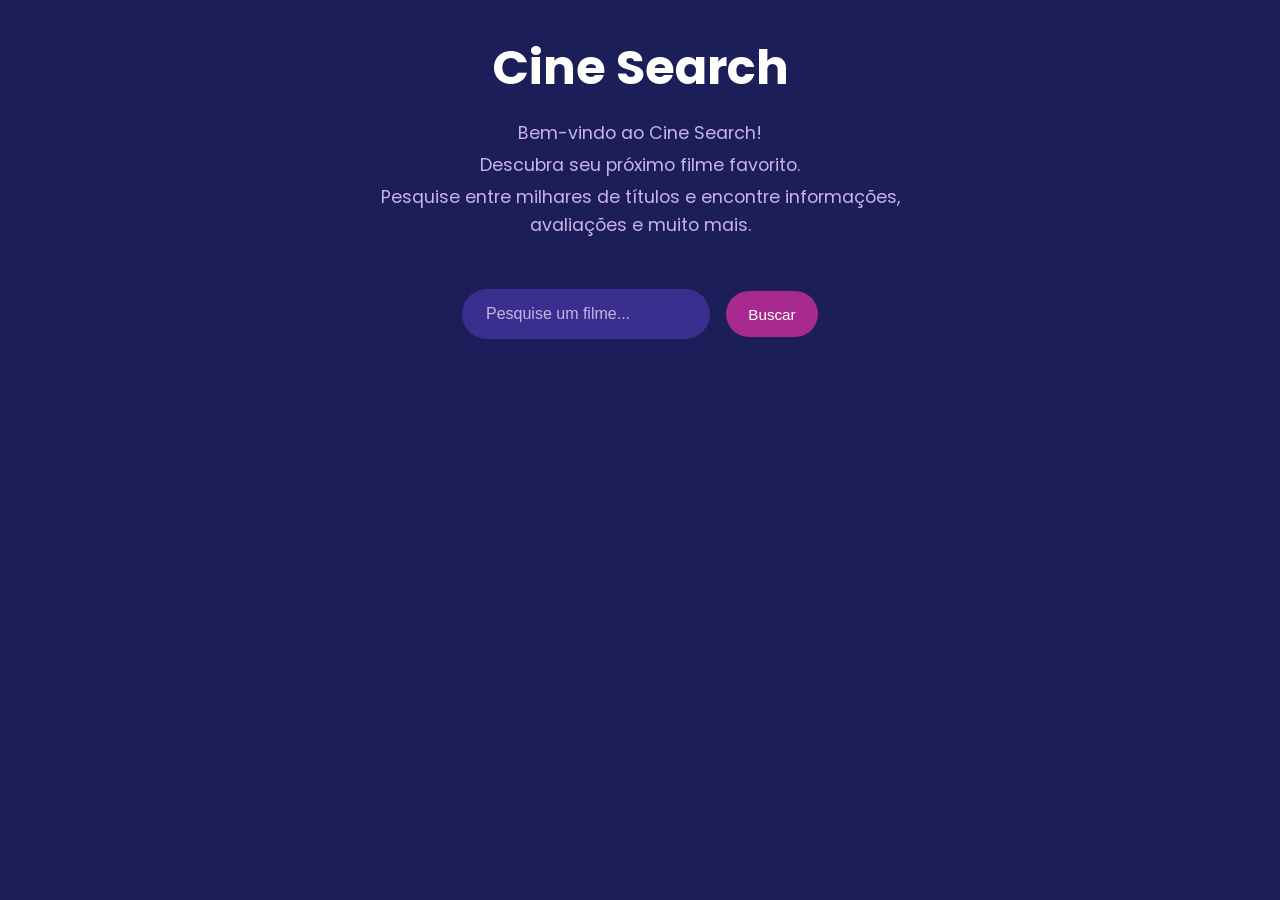
==== index.html @ 4fd9ce12 "starting the cine search project" ====
<!DOCTYPE html>
<html lang="pt-br">
<head>
    <meta charset="UTF-8">
    <meta name="viewport" content="width=device-width, initial-scale=1.0">
    <link rel="preconnect" href="https://fonts.googleapis.com">
    <link rel="preconnect" href="https://fonts.gstatic.com" crossorigin>
    <link href="https://fonts.googleapis.com/css2?family=Poppins:ital,wght@0,100;0,200;0,300;0,400;0,500;0,600;0,700;0,800;0,900;1,100;1,200;1,300;1,400;1,500;1,600;1,700;1,800;1,900&display=swap" rel="stylesheet">
    <link rel="stylesheet" href="style.css">
    <title>Cine Search</title>
</head>
<body>
    <header>
        <h1>Cine Search</h1>
        <p>Bem-vindo ao Cine Search!</p>
        <p>Descubra seu próximo filme favorito.</p>
        <p>Pesquise entre milhares de títulos e encontre informações, avaliações e muito mais.</p>
    </header>
    <main>
        <form>
            <div class="search-container">
                <input type="text" id="movie-search" placeholder="Pesquise um filme..." />
                <button type="submit">Buscar</button>
            </div>
        </form>
    <section id="results"></section>
    </main>
</body>
</html>
---- style.css ----
@import url("https://fonts.googleapis.com/css2?family=Poppins:wght@300;400;500;600;700&display=swap");

* {
  margin: 0;
  padding: 0;
  box-sizing: border-box;
}

:root {
  font-family: "Poppins", sans-serif;
  font-size: 16px;

  /* CORES */
  --background-color: #1c1e5a;
  --cards: #3a2f8f;
  --primary-color: #9d67c9;
  --destaque-color: #a8298f;
  --botao: #8f39a4;
  --texto-principal: #ffffff;
  --texto-secundario: #c9b2e5;
}

body {
  min-height: 100vh;
  background-color: var(--background-color);
  color: var(--texto-principal);

  display: flex;
  flex-direction: column;
  align-items: center;

  padding: 2rem;
}

header {
  text-align: center;
  margin-bottom: 3rem;
}
header h1 {
  font-size: 3rem;
  font-weight: 700;
  color: var(--texto-principal);
  margin-bottom: .8rem;
}

header p {
  max-width: 600px;
  margin: 0 auto;

  font-size: 1.1rem;
  line-height: 1.6;
  padding: 2px 0;
  color: var(--texto-secundario);
}
form {
  width: 100%;
  max-width: 800px;
  margin-bottom: 2rem;
}

.search-container {
  display: flex;
  justify-content: center;
  align-items: center;
  gap: 1rem;
}

.search-container input {
  flex: 1;

  padding: 1rem 1.5rem;

  border: none;
  border-radius: 50px;

  background-color: var(--cards);
  color: var(--texto-principal);

  outline: none;

  font-size: 1rem;

  transition: .3s;
}

.search-container input::placeholder {
  color: var(--texto-secundario);
}

.search-container input:focus {
  box-shadow: 0 0 15px rgba(157, 103, 201, 0.4);
}
.search-container button {
  padding: 0.9rem 1.4rem;

  border: none;
  border-radius: 50px;

  background: var(--destaque-color);
  color: var(--texto-principal);

  font-size: .95rem;
  font-weight: 500;

  cursor: pointer;
  transition: .3s;
}

.search-container button:hover {
  background: transparent;
border: 2px solid var(--primary-color);
}
#results {
  width: 100%;
  max-width: 1200px;

  display: grid;
  grid-template-columns: repeat(auto-fit, minmax(250px, 1fr));

  gap: 2rem;
}
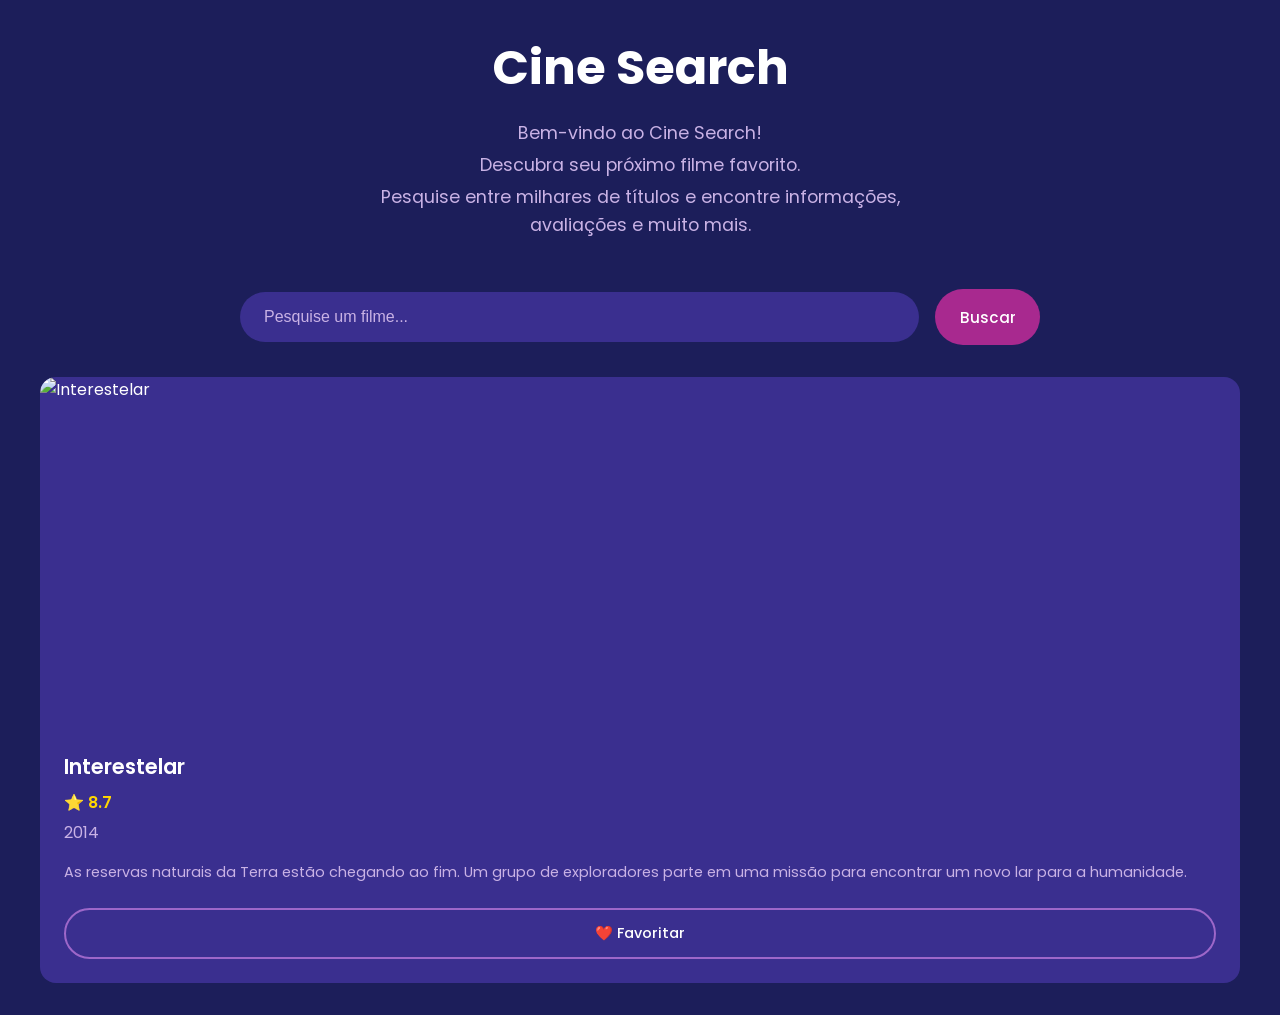
==== commit 3d922240: "visual identity of the project" ====
--- a/index.html
+++ b/index.html
@@ -6,7 +6,7 @@
     <link rel="preconnect" href="https://fonts.googleapis.com">
     <link rel="preconnect" href="https://fonts.gstatic.com" crossorigin>
     <link href="https://fonts.googleapis.com/css2?family=Poppins:ital,wght@0,100;0,200;0,300;0,400;0,500;0,600;0,700;0,800;0,900;1,100;1,200;1,300;1,400;1,500;1,600;1,700;1,800;1,900&display=swap" rel="stylesheet">
-    <link rel="stylesheet" href="style.css">
+    <link rel="stylesheet" href="css/style.css">
     <title>Cine Search</title>
 </head>
 <body>
@@ -17,13 +17,34 @@
         <p>Pesquise entre milhares de títulos e encontre informações, avaliações e muito mais.</p>
     </header>
     <main>
-        <form>
+    <section class="search-section">
+        <form id="search-form">
             <div class="search-container">
                 <input type="text" id="movie-search" placeholder="Pesquise um filme..." />
                 <button type="submit">Buscar</button>
             </div>
         </form>
-    <section id="results"></section>
+    </section>
+    <section id="results">
+    <div class="movie-card">
+    <img
+        src="https://image.tmdb.org/t/p/w500/gKkl37BQuKTanygYQG1pyYgLVgf.jpg"
+        alt="Interestelar">
+
+    <div class="movie-info">
+        <h2>Interestelar</h2>
+        <p class="rating">⭐ 8.7</p>
+        <p class="year">2014</p>
+        <p class="overview">
+            As reservas naturais da Terra estão chegando ao fim. Um grupo de exploradores parte em uma missão para encontrar um novo lar para a humanidade.
+        </p>
+
+        <button class="favorite-btn">
+            ❤️ Favoritar
+        </button>
+    </div>
+</div>
+    </section>
     </main>
 </body>
 </html>
--- a/css/style.css
+++ b/css/style.css
@@ -0,0 +1,368 @@
+@import url("https://fonts.googleapis.com/css2?family=Poppins:wght@300;400;500;600;700&display=swap");
+
+
+/* ==============================
+   RESET
+============================== */
+
+* {
+    margin: 0;
+    padding: 0;
+    box-sizing: border-box;
+}
+
+
+/* ==============================
+   VARIÁVEIS
+============================== */
+
+:root {
+    font-family: "Poppins", sans-serif;
+    font-size: 16px;
+
+    --background-color: #1c1e5a;
+    --cards: #3a2f8f;
+    --primary-color: #9d67c9;
+    --destaque-color: #a8298f;
+    --botao: #8f39a4;
+
+    --texto-principal: #ffffff;
+    --texto-secundario: #c9b2e5;
+}
+
+
+/* ==============================
+   BODY
+============================== */
+
+body {
+    min-height: 100vh;
+
+    background-color: var(--background-color);
+    color: var(--texto-principal);
+
+    font-family: "Poppins", sans-serif;
+
+    display: flex;
+    flex-direction: column;
+    align-items: center;
+
+    padding: 2rem;
+}
+
+
+/* ==============================
+   HEADER
+============================== */
+
+header {
+    text-align: center;
+    margin-bottom: 3rem;
+}
+
+header h1 {
+    font-size: 3rem;
+    font-weight: 700;
+
+    color: var(--texto-principal);
+
+    margin-bottom: 0.8rem;
+}
+
+header p {
+    max-width: 600px;
+
+    margin: 0 auto;
+
+    font-size: 1.1rem;
+    line-height: 1.6;
+
+    padding: 2px 0;
+
+    color: var(--texto-secundario);
+}
+
+
+/* ==============================
+   MAIN
+============================== */
+
+main {
+    width: 100%;
+}
+
+
+/* ==============================
+   PESQUISA
+============================== */
+
+.search-section {
+    width: 100%;
+}
+
+form {
+    width: 100%;
+    max-width: 800px;
+
+    margin: 0 auto 2rem;
+}
+
+.search-container {
+    display: flex;
+
+    justify-content: center;
+    align-items: center;
+
+    gap: 1rem;
+}
+
+
+/* ==============================
+   INPUT
+============================== */
+
+.search-container input {
+    flex: 1;
+
+    padding: 1rem 1.5rem;
+
+    border: none;
+    border-radius: 50px;
+
+    background-color: var(--cards);
+    color: var(--texto-principal);
+
+    outline: none;
+
+    font-size: 1rem;
+
+    transition: 0.3s;
+}
+
+.search-container input::placeholder {
+    color: var(--texto-secundario);
+}
+
+.search-container input:focus {
+    box-shadow: 0 0 15px rgba(157, 103, 201, 0.4);
+}
+
+
+/* ==============================
+   BOTÃO DE PESQUISA
+============================== */
+
+.search-container button {
+    padding: 0.9rem 1.4rem;
+
+    border: 2px solid transparent;
+    border-radius: 50px;
+
+    background: var(--destaque-color);
+    color: var(--texto-principal);
+
+    font-family: inherit;
+    font-size: 0.95rem;
+    font-weight: 500;
+
+    cursor: pointer;
+
+    transition: 0.3s;
+}
+
+.search-container button:hover {
+    background: transparent;
+    border-color: var(--primary-color);
+}
+
+
+/* ==============================
+   RESULTADOS
+============================== */
+
+#results {
+    width: 100%;
+    max-width: 1200px;
+
+    margin: 0 auto;
+
+    display: grid;
+
+    grid-template-columns: repeat(
+        auto-fit,
+        minmax(250px, 1fr)
+    );
+
+    gap: 2rem;
+}
+
+
+/* ==============================
+   CARD DO FILME
+============================== */
+
+.movie-card {
+    background-color: var(--cards);
+
+    border-radius: 16px;
+
+    overflow: hidden;
+
+    transition:
+        transform 0.3s,
+        box-shadow 0.3s;
+}
+
+.movie-card:hover {
+    transform: translateY(-5px);
+
+    box-shadow:
+        0 10px 25px rgba(0, 0, 0, 0.3);
+}
+
+
+/* ==============================
+   POSTER
+============================== */
+
+.movie-card img {
+    width: 100%;
+    height: 350px;
+
+    object-fit: cover;
+
+    display: block;
+}
+
+
+/* ==============================
+   INFORMAÇÕES DO FILME
+============================== */
+
+.movie-info {
+    padding: 1.5rem;
+}
+
+.movie-info h2 {
+    font-size: 1.3rem;
+    font-weight: 600;
+
+    margin-bottom: 0.5rem;
+
+    color: var(--texto-principal);
+}
+
+
+/* ==============================
+   NOTA
+============================== */
+
+.rating {
+    color: #ffd700;
+
+    font-weight: 600;
+
+    margin-bottom: 0.3rem;
+}
+
+
+/* ==============================
+   ANO
+============================== */
+
+.year {
+    color: var(--texto-secundario);
+
+    margin-bottom: 1rem;
+}
+
+
+/* ==============================
+   SINOPSE
+============================== */
+
+.overview {
+    color: var(--texto-secundario);
+
+    font-size: 0.9rem;
+
+    line-height: 1.6;
+
+    margin-bottom: 1.5rem;
+}
+
+
+/* ==============================
+   BOTÃO FAVORITO
+============================== */
+
+.favorite-btn {
+    width: 100%;
+
+    padding: 0.8rem 1rem;
+
+    border: 2px solid var(--primary-color);
+    border-radius: 50px;
+
+    background: transparent;
+
+    color: var(--texto-principal);
+
+    font-family: inherit;
+    font-size: 0.9rem;
+    font-weight: 500;
+
+    cursor: pointer;
+
+    transition: 0.3s;
+}
+
+.favorite-btn:hover {
+    background-color: var(--primary-color);
+
+    transform: translateY(-2px);
+}
+
+
+/* ==============================
+   RESPONSIVIDADE
+============================== */
+
+@media (max-width: 600px) {
+
+    body {
+        padding: 1.5rem;
+    }
+
+    header {
+        margin-bottom: 2rem;
+    }
+
+    header h1 {
+        font-size: 2.3rem;
+    }
+
+    header p {
+        font-size: 0.95rem;
+    }
+
+    .search-container {
+        flex-direction: column;
+    }
+
+    .search-container input {
+        width: 100%;
+    }
+
+    .search-container button {
+        width: 100%;
+    }
+
+    #results {
+        grid-template-columns: 1fr;
+    }
+
+    .movie-card img {
+        height: 400px;
+    }
+}
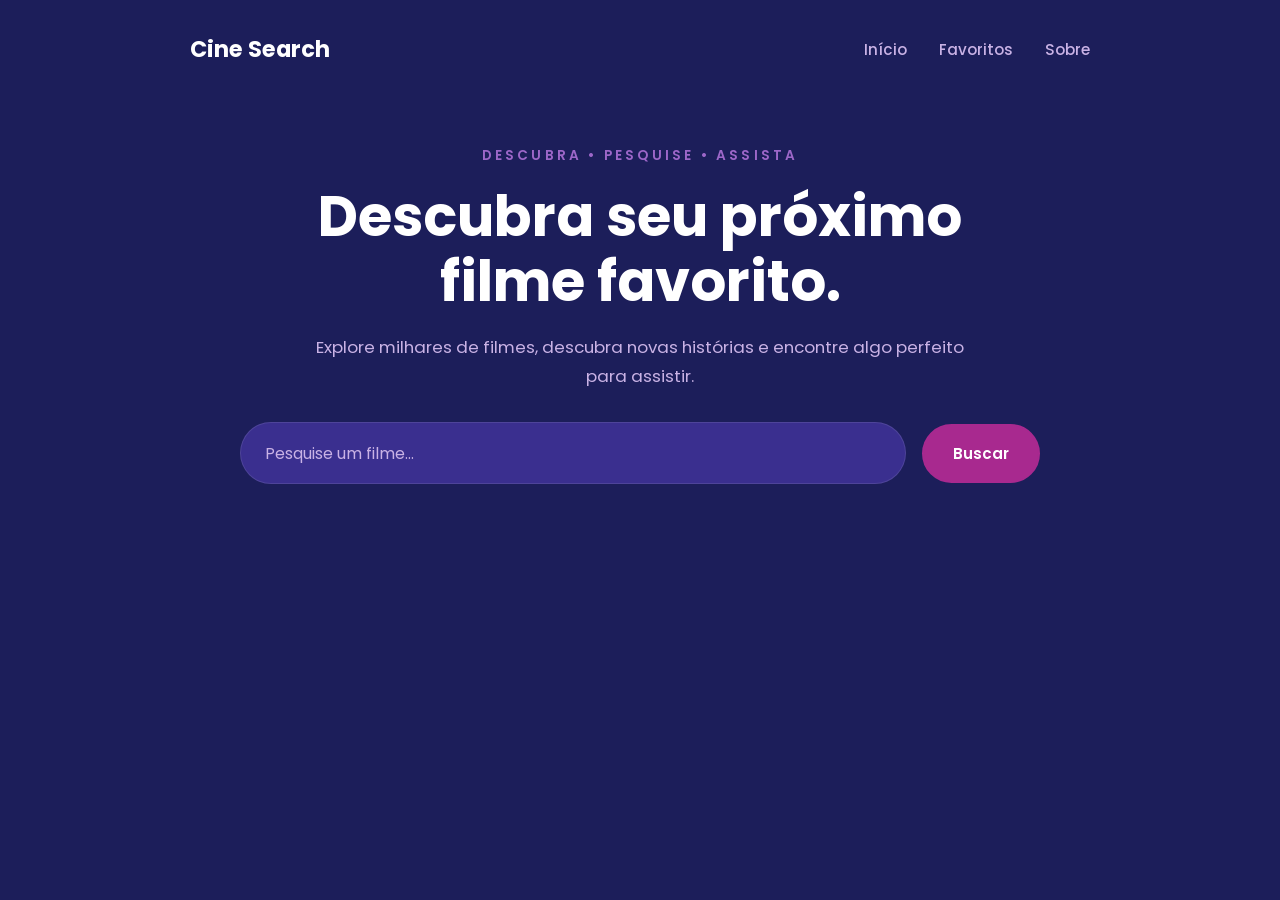
==== commit d48f9686: "style: melhora navbar, hero e barra de pesquisa" ====
--- a/index.html
+++ b/index.html
@@ -10,41 +10,35 @@
     <title>Cine Search</title>
 </head>
 <body>
+    
     <header>
-        <h1>Cine Search</h1>
-        <p>Bem-vindo ao Cine Search!</p>
-        <p>Descubra seu próximo filme favorito.</p>
-        <p>Pesquise entre milhares de títulos e encontre informações, avaliações e muito mais.</p>
+        <nav class="navbar">
+            <div class="logo">Cine Search</div>
+                <ul class="nav-links">
+                    <li><a href="#">Início</a></li>
+                    <li><a href="#">Favoritos</a></li>
+                    <li><a href="#">Sobre</a></li>
+                </ul>
+        </nav>
+        <p class="hero-subtitle">DESCUBRA • PESQUISE • ASSISTA</p>
+        <h1>Descubra seu próximo filme favorito.</h1>
+        <p class="hero-description">
+            Explore milhares de filmes, descubra novas histórias
+            e encontre algo perfeito para assistir.
+        </p>
     </header>
     <main>
     <section class="search-section">
         <form id="search-form">
             <div class="search-container">
-                <input type="text" id="movie-search" placeholder="Pesquise um filme..." />
+                <input type="text" id="movie-search" placeholder="Pesquise um filme..."/>
                 <button type="submit">Buscar</button>
             </div>
         </form>
     </section>
     <section id="results">
-    <div class="movie-card">
-    <img
-        src="https://image.tmdb.org/t/p/w500/gKkl37BQuKTanygYQG1pyYgLVgf.jpg"
-        alt="Interestelar">
-
-    <div class="movie-info">
-        <h2>Interestelar</h2>
-        <p class="rating">⭐ 8.7</p>
-        <p class="year">2014</p>
-        <p class="overview">
-            As reservas naturais da Terra estão chegando ao fim. Um grupo de exploradores parte em uma missão para encontrar um novo lar para a humanidade.
-        </p>
-
-        <button class="favorite-btn">
-            ❤️ Favoritar
-        </button>
-    </div>
-</div>
     </section>
     </main>
+    <script src="js/script.js"></script>
 </body>
 </html>
--- a/css/style.css
+++ b/css/style.css
@@ -50,36 +50,85 @@
     padding: 2rem;
 }
 
-
+/* ==============================
+   NAVBAR
+============================== */
+
+.navbar {
+    width: 100%;
+    max-width: 1200px;
+
+    display: flex;
+    justify-content: space-between;
+    align-items: center;
+
+    margin-bottom: 5rem;
+}
+.logo {
+    font-size: 1.4rem;
+    font-weight: 700;
+    color: var(--texto-principal);
+}
+.nav-links {
+    display: flex;
+    gap: 2rem;
+
+    list-style: none;
+}
+.nav-links a {
+    color: var(--texto-secundario);
+    text-decoration: none;
+
+    font-size: 0.95rem;
+    font-weight: 500;
+
+    transition: 0.3s;
+}
+.nav-links a:hover {
+    color: var(--texto-principal);
+}
 /* ==============================
    HEADER
 ============================== */
 
 header {
+    width: 100%;
+    max-width: 900px;
+
     text-align: center;
-    margin-bottom: 3rem;
-}
-
+
+    margin-bottom: 2rem;
+}
+.hero-subtitle {
+    color: var(--primary-color);
+
+    font-size: 0.85rem;
+    font-weight: 600;
+
+    letter-spacing: 0.2rem;
+
+    margin-bottom: 1.2rem;
+}
 header h1 {
-    font-size: 3rem;
+    max-width: 800px;
+
+    margin: 0 auto 1.2rem;
+
+    color: var(--texto-principal);
+
+    font-size: 3.5rem;
+    line-height: 1.15;
     font-weight: 700;
-
-    color: var(--texto-principal);
-
-    margin-bottom: 0.8rem;
-}
-
-header p {
-    max-width: 600px;
+}
+.hero-description {
+    max-width: 650px;
 
     margin: 0 auto;
 
-    font-size: 1.1rem;
-    line-height: 1.6;
-
-    padding: 2px 0;
-
-    color: var(--texto-secundario);
+    color: var(--texto-secundario);
+
+    font-size: 1.05rem;
+    line-height: 1.7;
 }
 
 
@@ -98,13 +147,12 @@
 
 .search-section {
     width: 100%;
+    max-width: 800px;
+    margin: 0 auto 4rem;
 }
 
 form {
     width: 100%;
-    max-width: 800px;
-
-    margin: 0 auto 2rem;
 }
 
 .search-container {
@@ -124,9 +172,9 @@
 .search-container input {
     flex: 1;
 
-    padding: 1rem 1.5rem;
-
-    border: none;
+    padding: 1.1rem 1.5rem;
+
+    border: 1px solid rgba(255, 255, 255, 0.1);
     border-radius: 50px;
 
     background-color: var(--cards);
@@ -134,6 +182,7 @@
 
     outline: none;
 
+    font-family: inherit;
     font-size: 1rem;
 
     transition: 0.3s;
@@ -153,17 +202,17 @@
 ============================== */
 
 .search-container button {
-    padding: 0.9rem 1.4rem;
-
-    border: 2px solid transparent;
+    padding: 1rem 1.8rem;
+
+    border: 2px solid var(--destaque-color);
     border-radius: 50px;
 
-    background: var(--destaque-color);
+    background-color: var(--destaque-color);
     color: var(--texto-principal);
 
     font-family: inherit;
     font-size: 0.95rem;
-    font-weight: 500;
+    font-weight: 600;
 
     cursor: pointer;
 
@@ -171,10 +220,11 @@
 }
 
 .search-container button:hover {
-    background: transparent;
+    background-color: transparent;
     border-color: var(--primary-color);
-}
-
+
+    transform: translateY(-2px);
+}
 
 /* ==============================
    RESULTADOS
@@ -198,7 +248,7 @@
 
 
 /* ==============================
-   CARD DO FILME
+   POSTER
 ============================== */
 
 .movie-card {
@@ -208,48 +258,64 @@
 
     overflow: hidden;
 
+    box-shadow: 0 8px 20px rgba(0, 0, 0, 0.2);
+
     transition:
-        transform 0.3s,
-        box-shadow 0.3s;
+        transform 0.3s ease,
+        box-shadow 0.3s ease;
 }
 
 .movie-card:hover {
     transform: translateY(-5px);
 
-    box-shadow:
-        0 10px 25px rgba(0, 0, 0, 0.3);
-}
-
-
-/* ==============================
-   POSTER
-============================== */
-
+    box-shadow: 0 10px 25px rgba(0, 0, 0, 0.3);
+}
 .movie-card img {
+    display: block;
+
     width: 100%;
     height: 350px;
 
     object-fit: cover;
-
-    display: block;
-}
-
-
+}
+.no-image {
+    width: 100%;
+    height: 350px;
+
+    display: flex;
+    align-items: center;
+    justify-content: center;
+
+    background-color: var(--background-color);
+    color: var(--texto-secundario);
+
+    font-size: 1rem;
+    text-align: center;
+}
 /* ==============================
    INFORMAÇÕES DO FILME
 ============================== */
 
 .movie-info {
-    padding: 1.5rem;
+    padding: 1.2rem;
 }
 
 .movie-info h2 {
     font-size: 1.3rem;
+    margin-bottom: 0.6rem;
+}
+.rating {
+    color: var(--texto-principal);
     font-weight: 600;
-
-    margin-bottom: 0.5rem;
-
-    color: var(--texto-principal);
+}
+.year {
+    color: var(--texto-secundario);
+    margin-bottom: 0.8rem;
+}
+.overview {
+    color: var(--texto-secundario);
+    font-size: 0.9rem;
+    line-height: 1.5;
 }
 
 
@@ -327,7 +393,6 @@
 /* ==============================
    RESPONSIVIDADE
 ============================== */
-
 @media (max-width: 600px) {
 
     body {
@@ -362,7 +427,8 @@
         grid-template-columns: 1fr;
     }
 
-    .movie-card img {
+    .movie-card img,
+    .no-image {
         height: 400px;
     }
 }
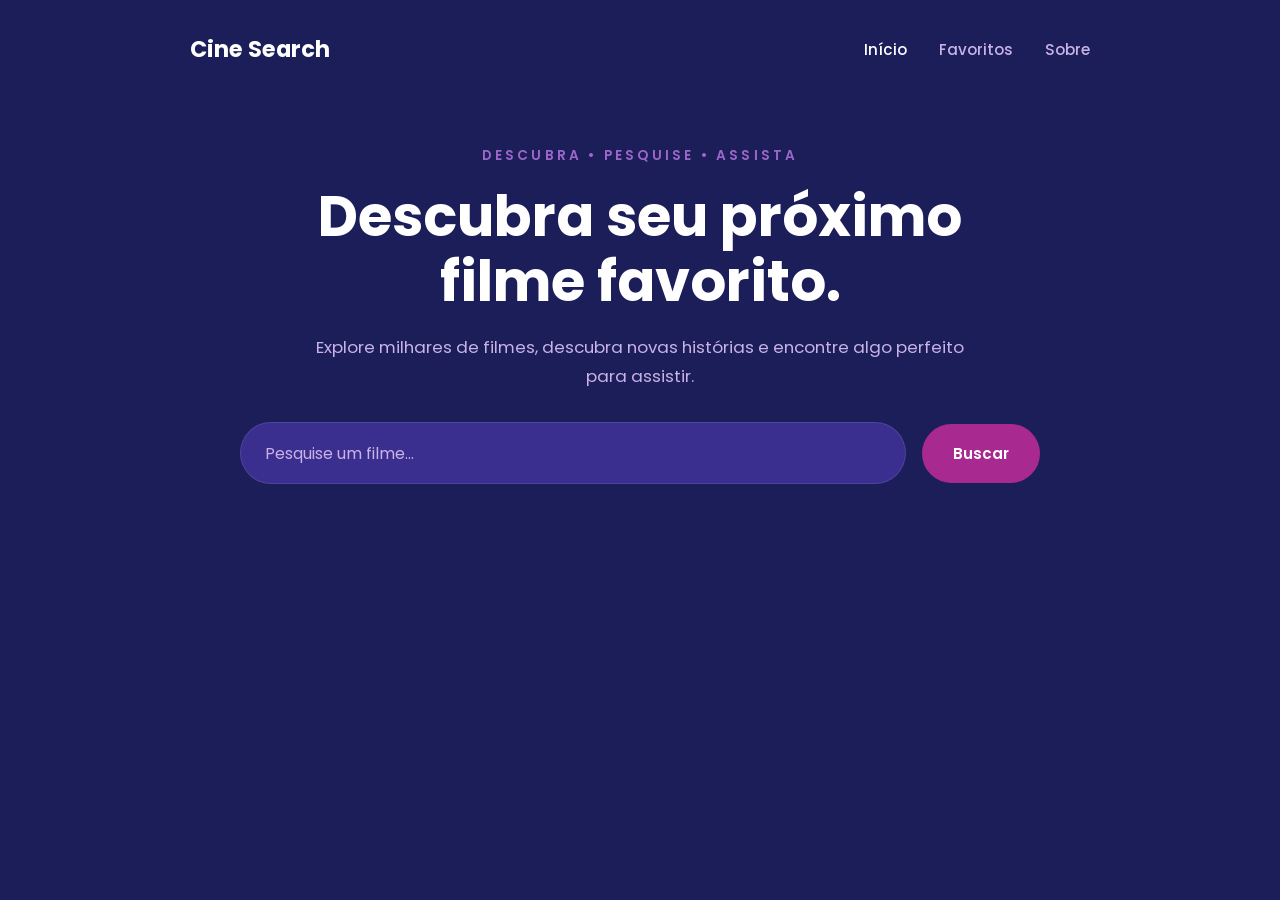
==== commit a570cec8: "refactor: organiza navegação entre páginas" ====
--- a/index.html
+++ b/index.html
@@ -13,13 +13,28 @@
     
     <header>
         <nav class="navbar">
-            <div class="logo">Cine Search</div>
-                <ul class="nav-links">
-                    <li><a href="#">Início</a></li>
-                    <li><a href="#">Favoritos</a></li>
-                    <li><a href="#">Sobre</a></li>
-                </ul>
-        </nav>
+
+    <div class="logo">
+        Cine Search
+    </div>
+
+    <ul class="nav-links">
+
+        <li>
+            <a href="index.html" class="active">Início</a>
+        </li>
+
+        <li>
+            <a href="html/favoritos.html">Favoritos</a>
+        </li>
+
+        <li>
+            <a href="html/sobre.html">Sobre</a>
+        </li>
+
+    </ul>
+
+</nav>
         <p class="hero-subtitle">DESCUBRA • PESQUISE • ASSISTA</p>
         <h1>Descubra seu próximo filme favorito.</h1>
         <p class="hero-description">
--- a/css/style.css
+++ b/css/style.css
@@ -25,7 +25,6 @@
     --primary-color: #9d67c9;
     --destaque-color: #a8298f;
     --botao: #8f39a4;
-
     --texto-principal: #ffffff;
     --texto-secundario: #c9b2e5;
 }
@@ -50,6 +49,7 @@
     padding: 2rem;
 }
 
+
 /* ==============================
    NAVBAR
 ============================== */
@@ -64,19 +64,23 @@
 
     margin-bottom: 5rem;
 }
+
 .logo {
     font-size: 1.4rem;
     font-weight: 700;
     color: var(--texto-principal);
 }
+
 .nav-links {
     display: flex;
     gap: 2rem;
 
     list-style: none;
 }
+
 .nav-links a {
     color: var(--texto-secundario);
+
     text-decoration: none;
 
     font-size: 0.95rem;
@@ -84,9 +88,19 @@
 
     transition: 0.3s;
 }
+
 .nav-links a:hover {
     color: var(--texto-principal);
 }
+
+
+/* Página atual */
+
+.nav-links a.active {
+    color: var(--texto-principal);
+}
+
+
 /* ==============================
    HEADER
 ============================== */
@@ -99,6 +113,7 @@
 
     margin-bottom: 2rem;
 }
+
 .hero-subtitle {
     color: var(--primary-color);
 
@@ -109,6 +124,7 @@
 
     margin-bottom: 1.2rem;
 }
+
 header h1 {
     max-width: 800px;
 
@@ -120,6 +136,7 @@
     line-height: 1.15;
     font-weight: 700;
 }
+
 .hero-description {
     max-width: 650px;
 
@@ -148,6 +165,7 @@
 .search-section {
     width: 100%;
     max-width: 800px;
+
     margin: 0 auto 4rem;
 }
 
@@ -221,13 +239,15 @@
 
 .search-container button:hover {
     background-color: transparent;
+
     border-color: var(--primary-color);
 
     transform: translateY(-2px);
 }
 
-/* ==============================
-   RESULTADOS
+
+/* ==============================
+   RESULTADOS DA PESQUISA
 ============================== */
 
 #results {
@@ -248,7 +268,69 @@
 
 
 /* ==============================
-   POSTER
+   FILMES FAVORITOS
+============================== */
+
+#favorites-container {
+    width: 100%;
+    max-width: 1200px;
+
+    margin: 0 auto;
+
+    display: grid;
+
+    grid-template-columns: repeat(
+        auto-fit,
+        280px
+    );
+
+    justify-content: center;
+
+    gap: 2rem;
+}
+
+
+/* ==============================
+   SEÇÃO DE FAVORITOS
+============================== */
+
+.favorites-section {
+    width: 100%;
+    max-width: 1200px;
+
+    margin: 0 auto 3rem;
+
+    text-align: center;
+}
+
+.favorites-section h2 {
+    color: var(--texto-principal);
+
+    font-size: 2rem;
+
+    margin-bottom: 0.5rem;
+}
+
+
+/* ==============================
+   MENSAGEM DE FAVORITOS VAZIOS
+============================== */
+
+#empty-message {
+    width: 100%;
+
+    margin: 3rem auto;
+
+    text-align: center;
+
+    color: var(--texto-secundario);
+
+    font-size: 1rem;
+}
+
+
+/* ==============================
+   CARD DO FILME
 ============================== */
 
 .movie-card {
@@ -263,6 +345,8 @@
     transition:
         transform 0.3s ease,
         box-shadow 0.3s ease;
+
+    height: 100%;
 }
 
 .movie-card:hover {
@@ -270,28 +354,42 @@
 
     box-shadow: 0 10px 25px rgba(0, 0, 0, 0.3);
 }
+
+
+/* ==============================
+   POSTER
+============================== */
+
 .movie-card img {
     display: block;
 
     width: 100%;
+    height: auto;
+
+    aspect-ratio: 2 / 3;
+
+    object-fit: cover;
+}
+
+.no-image {
+    width: 100%;
     height: 350px;
 
-    object-fit: cover;
-}
-.no-image {
-    width: 100%;
-    height: 350px;
-
     display: flex;
+
     align-items: center;
     justify-content: center;
 
     background-color: var(--background-color);
+
     color: var(--texto-secundario);
 
     font-size: 1rem;
+
     text-align: center;
 }
+
+
 /* ==============================
    INFORMAÇÕES DO FILME
 ============================== */
@@ -300,22 +398,26 @@
     padding: 1.2rem;
 }
 
+
+/* ==============================
+   CABEÇALHO DO CARD
+============================== */
+
+.movie-header {
+    display: flex;
+
+    justify-content: space-between;
+    align-items: center;
+
+    gap: 1rem;
+
+    margin-bottom: 0.6rem;
+}
+
 .movie-info h2 {
     font-size: 1.3rem;
-    margin-bottom: 0.6rem;
-}
-.rating {
-    color: var(--texto-principal);
-    font-weight: 600;
-}
-.year {
-    color: var(--texto-secundario);
-    margin-bottom: 0.8rem;
-}
-.overview {
-    color: var(--texto-secundario);
-    font-size: 0.9rem;
-    line-height: 1.5;
+
+    line-height: 1.3;
 }
 
 
@@ -362,43 +464,109 @@
    BOTÃO FAVORITO
 ============================== */
 
-.favorite-btn {
-    width: 100%;
-
-    padding: 0.8rem 1rem;
-
-    border: 2px solid var(--primary-color);
-    border-radius: 50px;
+.favorite-button {
+    border: none;
 
     background: transparent;
 
+    color: var(--texto-secundario);
+
+    font-size: 1.8rem;
+
+    cursor: pointer;
+
+    transition: 0.3s;
+}
+
+.favorite-button:hover {
+    color: var(--destaque-color);
+
+    transform: scale(1.15);
+}
+
+
+/* ==============================
+   BOTÃO REMOVER FAVORITO
+============================== */
+
+.remove-favorite {
+    width: 100%;
+
+    padding: 0.7rem 1rem;
+
+    border: 1px solid var(--destaque-color);
+    border-radius: 10px;
+
+    background-color: transparent;
+
     color: var(--texto-principal);
 
     font-family: inherit;
-    font-size: 0.9rem;
+    font-size: 0.85rem;
     font-weight: 500;
 
     cursor: pointer;
 
-    transition: 0.3s;
-}
-
-.favorite-btn:hover {
-    background-color: var(--primary-color);
+    transition: 0.3s ease;
+}
+
+.remove-favorite:hover {
+    background-color: var(--destaque-color);
 
     transform: translateY(-2px);
 }
-
+/* ==============================
+   PÁGINA SOBRE
+============================== */
+
+.about-section {
+    width: 100%;
+    max-width: 900px;
+
+    margin: 0 auto 4rem;
+
+    display: flex;
+    flex-direction: column;
+
+    gap: 1rem;
+}
+
+.about-section h2 {
+    color: var(--texto-principal);
+
+    font-size: 1.5rem;
+    line-height: 1.3;
+
+    margin-top: 1.5rem;
+}
+
+.about-section p {
+    color: var(--texto-secundario);
+
+    font-size: 1rem;
+    line-height: 1.8;
+
+    margin-bottom: 1rem;
+}
 
 /* ==============================
    RESPONSIVIDADE
 ============================== */
+
 @media (max-width: 600px) {
 
     body {
         padding: 1.5rem;
     }
 
+    .navbar {
+        margin-bottom: 3rem;
+    }
+
+    .nav-links {
+        gap: 1rem;
+    }
+
     header {
         margin-bottom: 2rem;
     }
@@ -407,7 +575,7 @@
         font-size: 2.3rem;
     }
 
-    header p {
+    .hero-description {
         font-size: 0.95rem;
     }
 
@@ -427,8 +595,19 @@
         grid-template-columns: 1fr;
     }
 
-    .movie-card img,
+    #favorites-container {
+        grid-template-columns: minmax(0, 280px);
+    }
+
+    .movie-card img {
+        height: auto;
+    }
+
     .no-image {
         height: 400px;
     }
+
+    .favorites-section h2 {
+        font-size: 1.6rem;
+    }
 }
